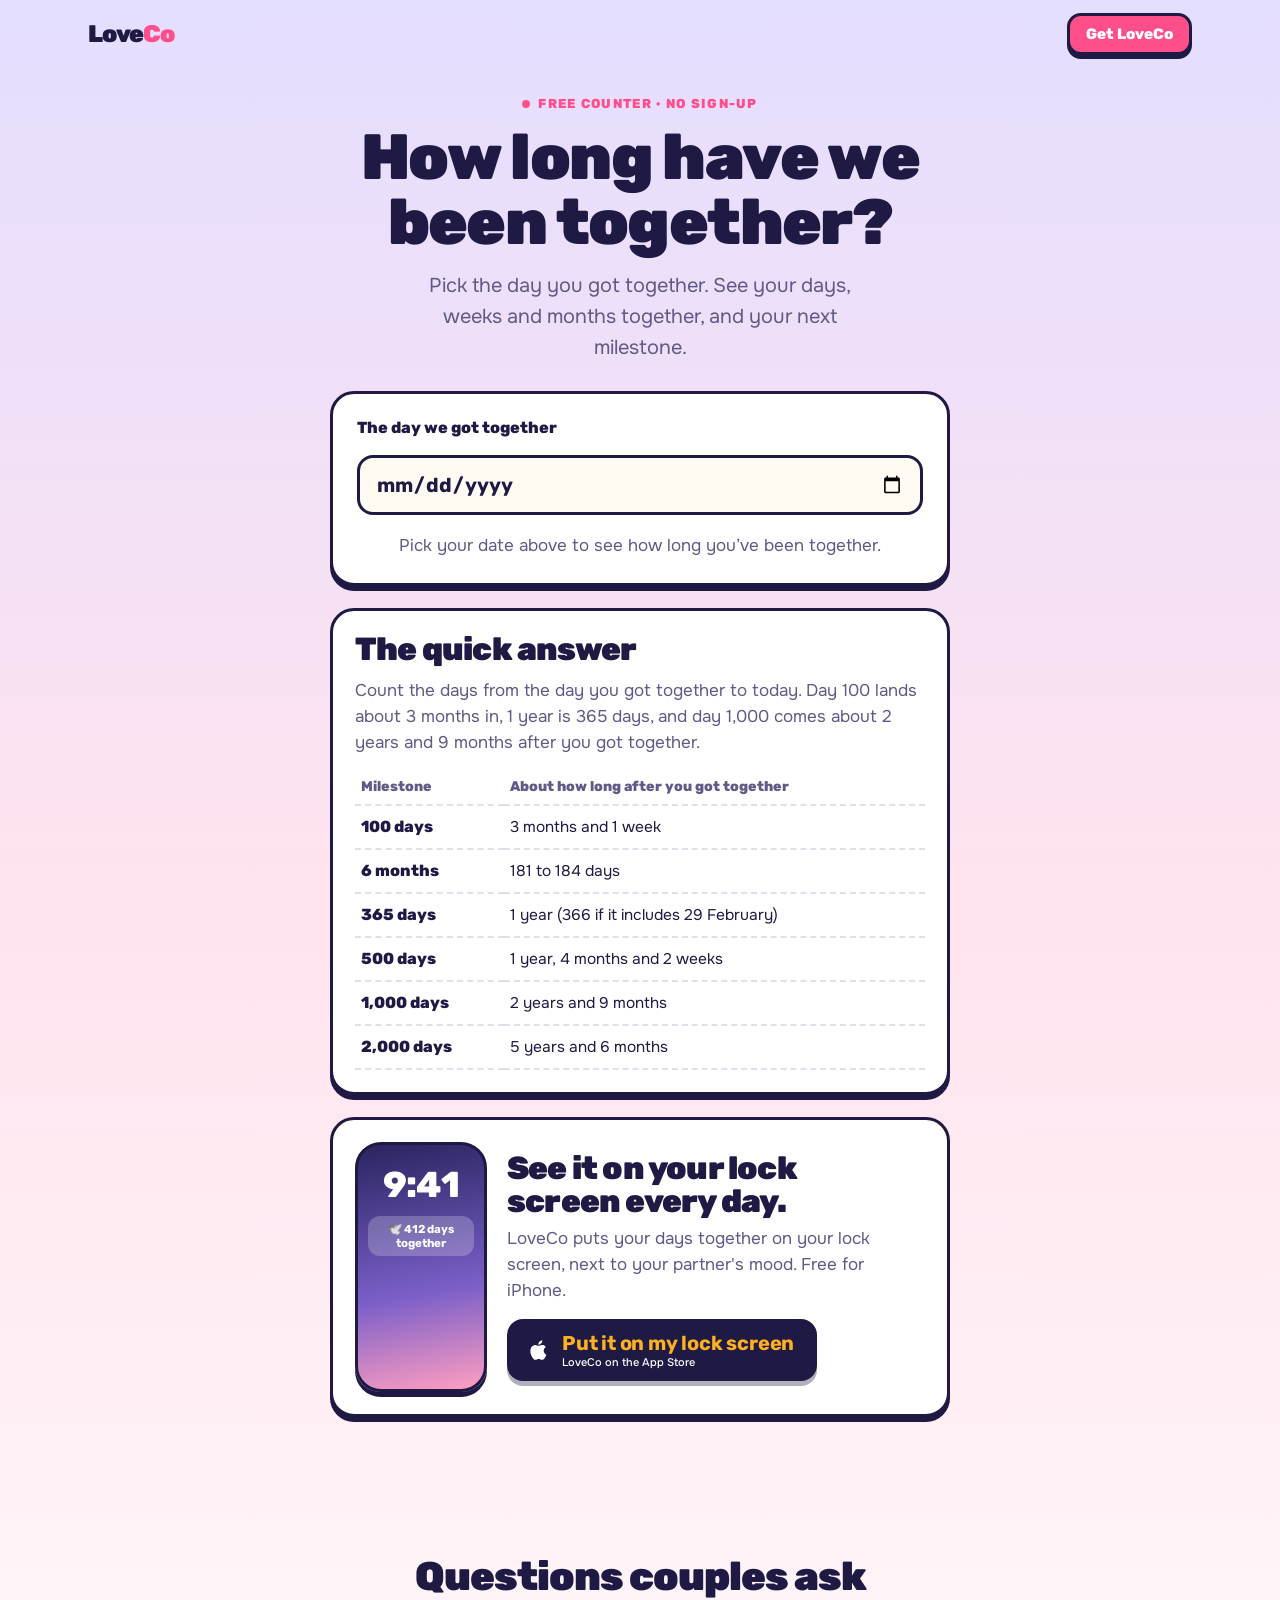
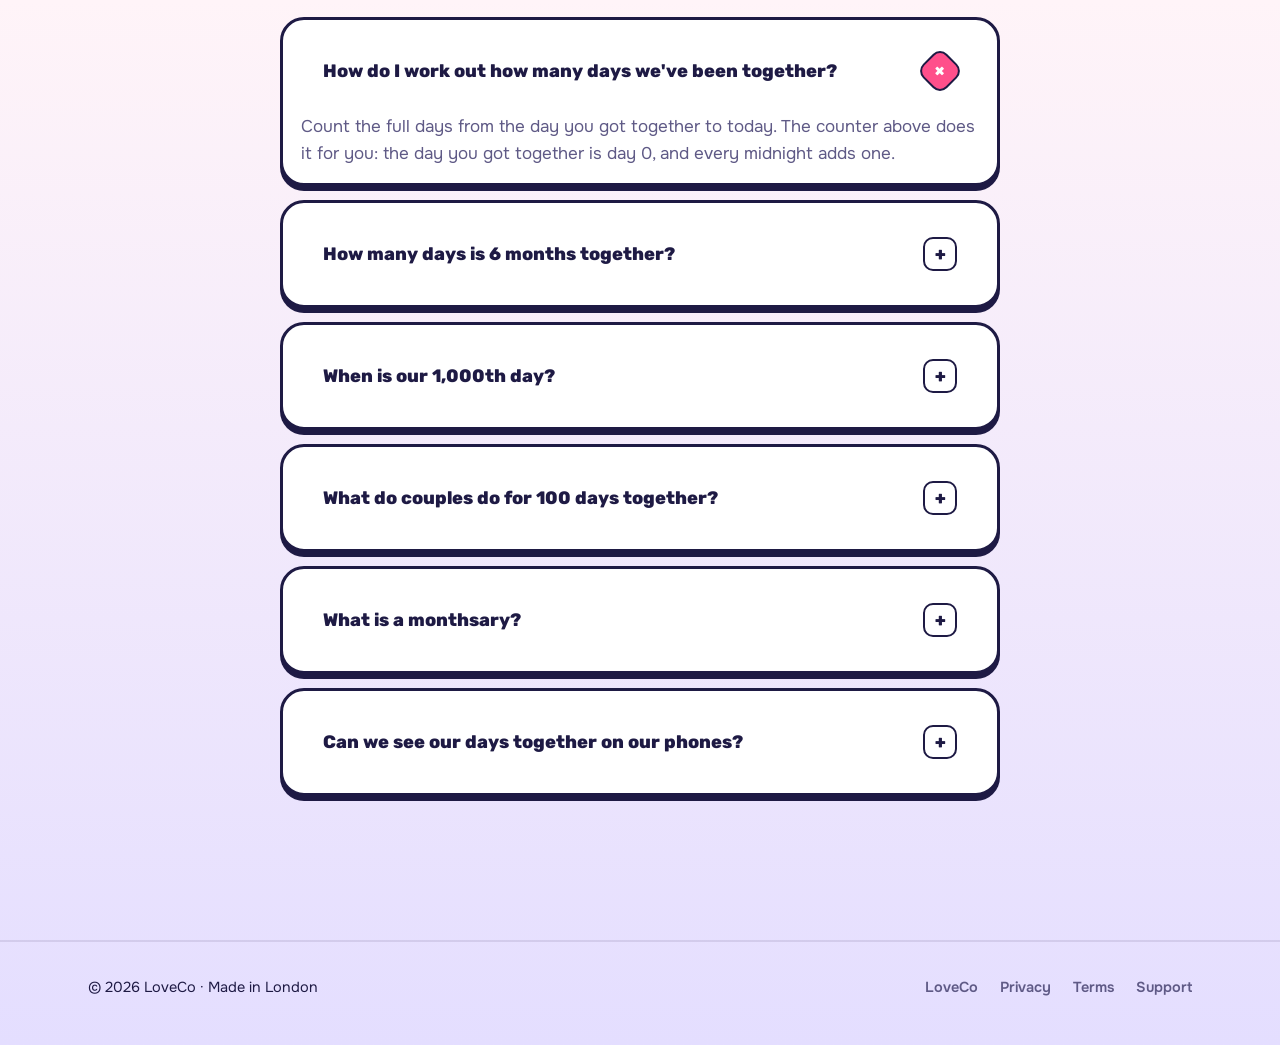
==== how-long-have-we-been-together/index.html @ e922248f "Days together counter page, sitemap, robots.txt, homepage refresh for 4.1.0" ====
<!DOCTYPE html>
<html lang="en">
<head>
<meta charset="UTF-8">
<meta name="viewport" content="width=device-width, initial-scale=1">
<title>How Long Have We Been Together? Free Days Together Counter | LoveCo</title>
<meta name="description" content="Enter the day you got together to see exactly how many days, weeks and months you've been together, plus your next milestone. Free, no sign-up.">
<link rel="canonical" href="https://getloveco.com/how-long-have-we-been-together/">
<meta property="og:title" content="How long have we been together? Free days together counter">
<meta property="og:description" content="Pick the day it started. See your days, weeks and months together and your next milestone.">
<meta property="og:url" content="https://getloveco.com/how-long-have-we-been-together/">
<meta property="og:type" content="website">
<meta name="theme-color" content="#E4DEFF">
<meta name="apple-itunes-app" content="app-id=6757470996">
<link rel="icon" href="data:image/svg+xml,%3Csvg xmlns='http://www.w3.org/2000/svg' viewBox='0 0 100 100'%3E%3Ctext y='.9em' font-size='88'%3E%F0%9F%95%8A%EF%B8%8F%3C/text%3E%3C/svg%3E">
<link rel="stylesheet" href="/site.css?v=20261009a">
<style>
main{padding:28px 0 60px}
.tool-head{max-width:720px;margin:0 auto;text-align:center;display:grid;gap:14px;justify-items:center}
.tool-head h1{font-size:clamp(36px,6vw,64px)}
.tool{max-width:620px;margin:28px auto 0;padding:24px;display:grid;gap:18px}
.tool label{font:800 16px var(--f-d)}
.tool input[type=date]{width:100%;font:700 20px var(--f-d);color:var(--ink);padding:14px 16px;border:3px solid var(--ink);border-radius:16px;background:var(--paper);min-height:58px}
.res{display:grid;gap:14px;text-align:center}
.res .big{font:900 clamp(54px,11vw,92px)/1 var(--f-d);letter-spacing:-.04em;color:var(--pink)}
.res .big small{display:block;font:800 20px var(--f-d);color:var(--ink);letter-spacing:0;margin-top:6px}
.chips{display:flex;flex-wrap:wrap;gap:8px;justify-content:center}
.chips span{background:var(--chip);border-radius:999px;padding:7px 14px;font:700 15px var(--f-d)}
.ms{background:var(--pink-soft);border-radius:16px;padding:14px 16px;font-weight:600;text-align:left;display:grid;gap:6px}
.ms b{font-family:var(--f-d)}
.share{display:flex;gap:10px;align-items:center;justify-content:center;flex-wrap:wrap}
.share code{font:600 16px var(--f-b);background:#fff;border:2px dashed #C9C3EA;border-radius:12px;padding:9px 12px}
.empty{color:var(--sub);text-align:center}
.bridge{max-width:620px;margin:22px auto 0;padding:22px;display:grid;grid-template-columns:auto 1fr;gap:20px;align-items:center}
.lk{width:132px;height:250px;border-radius:26px;border:3px solid var(--ink);background:linear-gradient(170deg,#2A2560,#7A5FC8 60%,#FF9EC0);color:#fff;display:flex;flex-direction:column;align-items:center;padding:18px 10px;gap:10px;box-shadow:0 5px 0 var(--ink)}
.lk .tm{font:800 36px var(--f-d);letter-spacing:-.02em}
.lk .wd{background:rgba(255,255,255,.22);border-radius:12px;padding:6px 8px;font:700 11.5px var(--f-d);text-align:center;line-height:1.25}
.bridge h2{font-size:clamp(24px,3.4vw,32px)}
.bridge p{color:var(--sub);margin:8px 0 14px}
.facts{max-width:620px;margin:22px auto 0;padding:22px;display:grid;gap:12px}
.facts h2{font-size:clamp(24px,3.4vw,32px)}
.facts p{color:var(--sub)}
.facts table{width:100%;border-collapse:collapse;font-size:15.5px}
.facts th,.facts td{text-align:left;padding:9px 6px;border-bottom:2px dashed #E3DDF2}
.facts th{font:800 14px var(--f-d);color:var(--sub)}
.facts td:first-child{font:800 16px var(--f-d);white-space:nowrap}
.faq{max-width:720px;margin:56px auto 0;display:grid;gap:14px}
.faq h2{font-size:clamp(28px,4vw,40px);text-align:center;margin-bottom:6px}
.faq details{padding:16px 18px}
.faq summary{font:800 18px var(--f-d);cursor:pointer}
.faq details p{margin-top:8px;color:var(--sub)}
@media (max-width:520px){.bridge{grid-template-columns:1fr;justify-items:center;text-align:center}}
</style>
</head>
<body>

<nav class="nav" id="nav">
  <div class="wrap">
    <a class="logo" href="/" aria-label="LoveCo home"><span>Love<em>Co</em></span></a>
    <a class="btn" href="https://apps.apple.com/app/loveco/id6757470996">Get LoveCo</a>
  </div>
</nav>

<main>
  <div class="wrap">
    <div class="tool-head">
      <span class="kick">Free counter · no sign-up</span>
      <h1>How long have we been together?</h1>
      <p class="lede">Pick the day you got together. See your days, weeks and months together, and your next milestone.</p>
    </div>

    <section class="tool stk-card" aria-label="Days together counter">
      <label for="start">The day we got together</label>
      <input type="date" id="start" name="start">
      <div class="res" id="res" aria-live="polite">
        <p class="empty">Pick your date above to see how long you've been together.</p>
      </div>
    </section>


    <section class="facts stk-card" aria-label="Quick answer">
      <h2>The quick answer</h2>
      <p>Count the days from the day you got together to today. Day 100 lands about 3 months in, 1 year is 365 days, and day 1,000 comes about 2 years and 9 months after you got together.</p>
      <table>
        <thead><tr><th>Milestone</th><th>About how long after you got together</th></tr></thead>
        <tbody>
          <tr><td>100 days</td><td>3 months and 1 week</td></tr>
          <tr><td>6 months</td><td>181 to 184 days</td></tr>
          <tr><td>365 days</td><td>1 year (366 if it includes 29 February)</td></tr>
          <tr><td>500 days</td><td>1 year, 4 months and 2 weeks</td></tr>
          <tr><td>1,000 days</td><td>2 years and 9 months</td></tr>
          <tr><td>2,000 days</td><td>5 years and 6 months</td></tr>
        </tbody>
      </table>
    </section>

    <section class="bridge stk-card" aria-label="See it every day">
      <div class="lk" aria-hidden="true"><span class="tm" id="lt">9:41</span><span class="wd" id="lw">🕊️ 412 days together</span></div>
      <div>
        <h2>See it on your lock screen every day.</h2>
        <p>LoveCo puts your days together on your lock screen, next to your partner's mood. Free for iPhone.</p>
        <a class="appstore" href="https://apps.apple.com/app/loveco/id6757470996" aria-label="Download LoveCo on the App Store">
          <svg viewBox="0 0 24 24" aria-hidden="true"><path d="M16.37 12.62c-.02-2.3 1.88-3.4 1.96-3.46-1.07-1.56-2.73-1.78-3.32-1.8-1.41-.14-2.76.83-3.47.83-.72 0-1.82-.81-2.99-.79-1.54.02-2.96.9-3.75 2.27-1.6 2.78-.41 6.89 1.15 9.14.76 1.1 1.67 2.34 2.86 2.3 1.15-.05 1.58-.74 2.97-.74 1.38 0 1.78.74 2.99.72 1.24-.02 2.02-1.12 2.77-2.23.87-1.28 1.23-2.52 1.25-2.58-.03-.01-2.4-.92-2.42-3.66zM14.1 5.86c.63-.77 1.06-1.83.94-2.89-.91.04-2.02.61-2.67 1.37-.58.67-1.1 1.76-.96 2.8 1.02.08 2.05-.52 2.69-1.28z"/></svg>
          <span><b>Put it on my lock screen</b><small>LoveCo on the App Store</small></span>
        </a>
      </div>
    </section>

    <section class="faq" aria-label="Questions">
      <h2>Questions couples ask</h2>
      <details class="stk-card" open><summary>How do I work out how many days we've been together?</summary><p>Count the full days from the day you got together to today. The counter above does it for you: the day you got together is day 0, and every midnight adds one.</p></details>
      <details class="stk-card"><summary>How many days is 6 months together?</summary><p>About 182 days. The exact number depends on which months you went through, from 181 to 184 days. Pick your date above for your exact count.</p></details>
      <details class="stk-card"><summary>When is our 1,000th day?</summary><p>About 2 years and 9 months after you got together. The counter shows the exact date of your next round-number day, like day 500 or day 1,000.</p></details>
      <details class="stk-card"><summary>What do couples do for 100 days together?</summary><p>Day 100 is a big one for many couples, especially in Korea, where it is a celebrated milestone. Couples often swap a small gift, write a letter or recreate their first date. Pick your date above to see when your day 100 is.</p></details>
      <details class="stk-card"><summary>What is a monthsary?</summary><p>Your monthly anniversary: the same date each month as the day you got together. If you got together on 14 February, every 14th is your monthsary.</p></details>
      <details class="stk-card"><summary>Can we see our days together on our phones?</summary><p>Yes. LoveCo, a free couples app for iPhone, shows your days together on your lock screen and Home Screen, along with doodles from your partner.</p></details>
    </section>
  </div>
</main>

<footer>
  <div class="wrap">
    <span>© 2026 LoveCo · Made in London</span>
    <ul><li><a href="/">LoveCo</a></li><li><a href="/privacy.html">Privacy</a></li><li><a href="/terms.html">Terms</a></li><li><a href="/support.html">Support</a></li></ul>
  </div>
</footer>

<script type="application/ld+json">
{"@context":"https://schema.org","@type":"FAQPage","mainEntity":[
{"@type":"Question","name":"How do I work out how many days we've been together?","acceptedAnswer":{"@type":"Answer","text":"Count the full days from the day you got together to today. The day you got together is day 0, and every midnight adds one."}},
{"@type":"Question","name":"How many days is 6 months together?","acceptedAnswer":{"@type":"Answer","text":"About 182 days. The exact number depends on which months you went through, from 181 to 184 days."}},
{"@type":"Question","name":"When is our 1,000th day?","acceptedAnswer":{"@type":"Answer","text":"About 2 years and 9 months after you got together."}},
{"@type":"Question","name":"What do couples do for 100 days together?","acceptedAnswer":{"@type":"Answer","text":"Day 100 is a celebrated milestone for many couples, especially in Korea. Couples often swap a small gift, write a letter or recreate their first date."}},
{"@type":"Question","name":"What is a monthsary?","acceptedAnswer":{"@type":"Answer","text":"Your monthly anniversary: the same date each month as the day you got together."}}
]}
</script>
<script>
(function(){
  var inp=document.getElementById('start'), res=document.getElementById('res');
  var MS=86400000, fmt=new Intl.DateTimeFormat(undefined,{weekday:'short',day:'numeric',month:'long',year:'numeric'});
  function today(){var n=new Date();return new Date(n.getFullYear(),n.getMonth(),n.getDate());}
  function parse(v){var p=v.split('-');return new Date(+p[0],+p[1]-1,+p[2]);}
  function days(a,b){return Math.round((Date.UTC(b.getFullYear(),b.getMonth(),b.getDate())-Date.UTC(a.getFullYear(),a.getMonth(),a.getDate()))/MS);}
  function addDays(d,n){return new Date(d.getFullYear(),d.getMonth(),d.getDate()+n);}
  function monthsDays(a,b){var m=(b.getFullYear()-a.getFullYear())*12+(b.getMonth()-a.getMonth());if(b.getDate()<a.getDate())m--;
    var anchor=new Date(a.getFullYear(),a.getMonth()+m,Math.min(a.getDate(),new Date(a.getFullYear(),a.getMonth()+m+1,0).getDate()));return [m,days(anchor,b)];}
  function n(x){return x.toLocaleString();}
  function ord(x){var s=['th','st','nd','rd'],v=x%100;return x+(s[(v-20)%10]||s[v]||s[0]);}
  function pl(x,w){return n(x)+' '+w+(x===1?'':'s');}
  function esc(s){return s.replace(/[&<>]/g,function(c){return {'&':'&amp;','<':'&lt;','>':'&gt;'}[c];});}
  function render(){
    if(!inp.value){res.innerHTML='<p class="empty">Pick your date above to see how long you’ve been together.</p>';return;}
    var s=parse(inp.value), t=today(), d=days(s,t);
    if(isNaN(d)){return;}
    if(d<0){var c=-d;res.innerHTML='<div class="big">'+n(c)+'<small>'+(c===1?'day':'days')+' to go 🤍</small></div><p class="empty">That date is in the future. We’ll be counting with you.</p>';return;}
    var md=monthsDays(s,t), y=Math.floor(md[0]/12), mo=md[0]%12;
    var parts=[]; if(y) parts.push(pl(y,'year')); if(mo) parts.push(pl(mo,'month')); parts.push(pl(md[1],'day'));
    var nextH=(Math.floor(d/100)+1)*100, hDate=addDays(s,nextH);
    var ny=y+1, aDate=new Date(s.getFullYear()+ny,s.getMonth(),s.getDate()), aIn=days(t,aDate);
    var line='we’ve been together '+n(d)+' days 🤍';
    res.innerHTML='<div class="big">'+n(d)+'<small>'+(d===1?'day':'days')+' together</small></div>'+
      '<div class="chips"><span>'+parts.join(', ')+'</span><span>'+pl(Math.floor(d/7),'week')+'</span><span>'+pl(md[0],'month')+'</span></div>'+
      '<div class="ms"><div>🎉 <b>Day '+n(nextH)+'</b> is on '+fmt.format(hDate)+' ('+pl(nextH-d,'day')+' to go)</div>'+
      '<div>💝 <b>'+(ny===1?'Your first anniversary':'Your '+ord(ny)+' anniversary')+'</b> is on '+fmt.format(aDate)+' ('+pl(aIn,'day')+' to go)</div></div>'+
      '<div class="share"><code id="line">'+esc(line)+'</code><button class="btn alt" type="button" id="copy">Copy</button></div>';
    document.getElementById('lw').textContent='🕊️ '+n(d)+' days together';
    document.getElementById('copy').onclick=function(){var b=this;function done(){b.textContent='Copied';setTimeout(function(){b.textContent='Copy';},1500);}
      if(navigator.clipboard){navigator.clipboard.writeText(line).then(done,function(){sel();});}else sel();
      function sel(){var r=document.createRange();r.selectNodeContents(document.getElementById('line'));var g=getSelection();g.removeAllRanges();g.addRange(r);}};
    try{history.replaceState(null,'','#'+inp.value);}catch(e){}
  }
  inp.max=new Date(Date.now()+366*MS).toISOString().slice(0,10);
  var h=location.hash.slice(1); if(/^\d{4}-\d{2}-\d{2}$/.test(h)) inp.value=h;
  inp.addEventListener('input',render); inp.addEventListener('change',render); render();
  var nav=document.getElementById('nav'); addEventListener('scroll',function(){nav.classList.toggle('scrolled',scrollY>8);},{passive:true});
})();
</script>
</body>
</html>
---- site.css ----
/* getloveco.com (relaunch, Sep 2026): the app's dusk sky, sticker buttons and Coo. */
/* fonts are self-hosted (no Google request): Rubik and Onest, OFL */
@font-face{font-family:'Rubik';src:url('fonts/rubik-latin-500-normal.woff2') format('woff2');font-weight:500;font-style:normal;font-display:swap}
@font-face{font-family:'Rubik';src:url('fonts/rubik-latin-700-normal.woff2') format('woff2');font-weight:700;font-style:normal;font-display:swap}
@font-face{font-family:'Rubik';src:url('fonts/rubik-latin-800-normal.woff2') format('woff2');font-weight:800;font-style:normal;font-display:swap}
@font-face{font-family:'Rubik';src:url('fonts/rubik-latin-900-normal.woff2') format('woff2');font-weight:900;font-style:normal;font-display:swap}
@font-face{font-family:'Onest';src:url('fonts/onest-latin-400-normal.woff2') format('woff2');font-weight:400;font-style:normal;font-display:swap}
@font-face{font-family:'Onest';src:url('fonts/onest-latin-500-normal.woff2') format('woff2');font-weight:500;font-style:normal;font-display:swap}
@font-face{font-family:'Onest';src:url('fonts/onest-latin-600-normal.woff2') format('woff2');font-weight:600;font-style:normal;font-display:swap}
@font-face{font-family:'Onest';src:url('fonts/onest-latin-700-normal.woff2') format('woff2');font-weight:700;font-style:normal;font-display:swap}

:root{
  --ink:#1E1A44; --sub:#5F5A86; --sky1:#E4DEFF; --sky2:#FFE3EE; --card:#FFFFFF; --chip:#ECE9FB;
  --pink:#FF4F8B; --pink-soft:#FFE1EC; --honey:#FFB020; --wing:#9DB4FF; --mint:#E3F7EA; --paper:#FFFBF2;
  --f-d:'Rubik',ui-rounded,system-ui,sans-serif; --f-b:'Onest',system-ui,-apple-system,sans-serif;
  --r:24px; --gut:16px; color-scheme:light;
}
*{box-sizing:border-box}
html{scroll-behavior:smooth;-webkit-text-size-adjust:100%}
body{margin:0;background:linear-gradient(180deg,var(--sky1) 0,var(--sky2) 900px,#FFF4F8 1600px,var(--sky1) 100%);color:var(--ink);
  font-family:var(--f-b);font-size:17px;line-height:1.55;overflow-x:hidden;-webkit-font-smoothing:antialiased}
img,svg{max-width:100%}
a{color:inherit}
h1,h2,h3{font-family:var(--f-d);letter-spacing:-.025em;line-height:1.02;margin:0;text-wrap:balance}
h1{font-size:clamp(42px,7.4vw,84px);font-weight:900}
h2{font-size:clamp(32px,5vw,56px);font-weight:900}
h3{font-size:clamp(22px,2.6vw,28px);font-weight:800;line-height:1.1}
p{margin:0}
.wrap{max-width:1160px;margin:0 auto;padding-inline:var(--gut)}
@media (min-width:720px){:root{--gut:28px}}
.kick{display:inline-flex;align-items:center;gap:8px;font:800 13px var(--f-d);letter-spacing:.1em;text-transform:uppercase;color:var(--pink)}
.kick:before{content:"";width:8px;height:8px;border-radius:50%;background:var(--pink)}
.lede{color:var(--sub);font-size:clamp(17px,1.6vw,20px);max-width:36ch}
.sr{position:absolute;width:1px;height:1px;overflow:hidden;clip:rect(0 0 0 0)}
:focus-visible{outline:3px solid var(--pink);outline-offset:3px;border-radius:8px}

/* sticker surfaces (same as the app's StickerButtonStyle) */
.stk-card{background:var(--card);border:3px solid var(--ink);border-radius:var(--r);box-shadow:0 5px 0 var(--ink)}
.btn{display:inline-flex;align-items:center;justify-content:center;gap:8px;font:800 17px var(--f-d);text-decoration:none;color:#fff;background:var(--pink);
  border:3px solid var(--ink);border-radius:18px;padding:13px 22px;box-shadow:0 5px 0 var(--ink);transition:transform .15s,box-shadow .15s}
.btn:hover{transform:translateY(-2px);box-shadow:0 7px 0 var(--ink)}
.btn:active{transform:translateY(4px);box-shadow:0 1px 0 var(--ink)}
.btn.alt{background:#fff;color:var(--ink)}
.appstore{display:inline-flex;align-items:center;gap:10px;background:var(--ink);color:#fff;text-decoration:none;border-radius:16px;padding:10px 20px 10px 16px;
  border:3px solid var(--ink);box-shadow:0 5px 0 rgba(30,26,68,.35);transition:transform .15s}
.appstore:hover{transform:translateY(-2px)}
.appstore svg{width:26px;height:26px;fill:#fff}
.appstore small{display:block;font:500 11px var(--f-b);opacity:.8;line-height:1}
.appstore b{display:block;font:700 20px var(--f-d);line-height:1.1;letter-spacing:-.01em}

/* nav */
.nav{position:sticky;top:0;z-index:50;transition:background .3s,box-shadow .3s}
.nav.scrolled{background:rgba(244,242,255,.82);backdrop-filter:blur(14px);-webkit-backdrop-filter:blur(14px);box-shadow:0 1px 0 rgba(30,26,68,.08)}
.nav .wrap{display:flex;align-items:center;justify-content:space-between;height:68px;gap:12px}
.logo{display:flex;align-items:center;gap:8px;text-decoration:none;font:900 24px var(--f-d);letter-spacing:-.03em}
.logo svg{width:40px;height:40px}
.logo em{font-style:normal;color:var(--pink)}
.logo [data-coo]{display:block;width:40px;height:40px}
.nav ul{display:none;list-style:none;margin:0;padding:0;gap:26px;font:700 15px var(--f-d)}
.nav ul a{text-decoration:none;opacity:.8}.nav ul a:hover{opacity:1}
.nav .btn{padding:9px 16px;font-size:15px;border-radius:14px;box-shadow:0 4px 0 var(--ink)}
@media (min-width:860px){.nav ul{display:flex}}

/* hero */
.hero{position:relative;padding:28px 0 90px;overflow:hidden;isolation:isolate}
.hero .wrap{display:grid;gap:44px;align-items:center}
@media (min-width:960px){.hero .wrap{grid-template-columns:1.05fr .95fr}.hero{padding:40px 0 120px}}
.hero h1 .pink{color:var(--pink)}
.hero .lede{margin-top:20px}
.cta-row{display:flex;flex-wrap:wrap;align-items:center;gap:14px 18px;margin-top:30px}
.fine{font:600 13.5px var(--f-d);color:var(--sub)}
.clouds{position:absolute;inset:0 0 40% 0;pointer-events:none;z-index:-1;opacity:.55}
.cloud{position:absolute;opacity:.9;animation:drift linear infinite}
@keyframes drift{from{transform:translateX(-30vw)}to{transform:translateX(130vw)}}
.hero .wrap>*{position:relative;z-index:1}

/* phone */
.phone{position:relative;width:min(300px,78vw);aspect-ratio:9/19;margin:0 auto;border:4px solid var(--ink);border-radius:48px;
  background:linear-gradient(180deg,#D9D2FF,#FFD9E6);box-shadow:0 10px 0 var(--ink),0 40px 80px -20px rgba(30,26,68,.35);overflow:hidden}
.phone:before{content:"";position:absolute;top:10px;left:50%;transform:translateX(-50%);width:90px;height:26px;border-radius:20px;background:var(--ink);z-index:5}
.screen{position:absolute;inset:0;padding:48px 14px 14px;display:flex;flex-direction:column;gap:10px;font-size:13px}
.chips{display:flex;justify-content:space-between;gap:8px}
.chip{display:flex;align-items:center;gap:7px;background:#fff;border:2.5px solid var(--ink);border-radius:99px;padding:4px 10px 4px 4px;box-shadow:0 3px 0 var(--ink);font:800 12px var(--f-d);line-height:1.1}
.chip small{display:block;font:600 9.5px var(--f-b);color:var(--sub)}
.av{width:26px;height:26px;border-radius:50%;display:grid;place-items:center;border:2px solid var(--ink);background:var(--pink);color:#fff;font:800 12px var(--f-d)}
.av.me{background:var(--wing);color:var(--ink)}
.bubble{position:relative;background:#fff;border:2.5px solid var(--ink);border-radius:20px;padding:11px 12px;box-shadow:0 4px 0 var(--ink)}
.bubble .bl{display:flex;align-items:center;gap:6px;font:700 10.5px var(--f-d);color:var(--sub)}
.bubble .bl:before{content:"";width:7px;height:7px;border-radius:50%;background:var(--pink)}
.bubble .bt{font:800 16px/1.15 var(--f-d);margin-top:3px}
.bubble .mini{display:inline-block;margin-top:9px;font:800 12px var(--f-d);color:#fff;background:var(--pink);border:2.5px solid var(--ink);border-radius:12px;padding:6px 12px;box-shadow:0 3px 0 var(--ink)}
.bubble.tail:after{content:"";position:absolute;bottom:-11px;left:50%;width:16px;height:16px;background:#fff;border-right:2.5px solid var(--ink);border-bottom:2.5px solid var(--ink);transform:translateX(-50%) rotate(45deg)}
.stage{flex:1;display:grid;place-items:center;position:relative}
.stage .cw{width:62%}
.growth{background:#fff;border:2.5px solid var(--ink);border-radius:16px;padding:8px 10px;box-shadow:0 3px 0 var(--ink)}
.growth .gt{display:flex;justify-content:space-between;font:800 11.5px var(--f-d)}
.growth .gt span{color:var(--sub)}
.track{height:9px;border:2px solid var(--ink);border-radius:9px;margin-top:5px;overflow:hidden;background:var(--chip)}
.track i{display:block;height:100%;width:72%;background:var(--pink);border-radius:9px;transition:width 1.2s cubic-bezier(.2,1,.3,1)}
.swap{transition:opacity .35s,transform .35s}
.swap.out{opacity:0;transform:translateY(-6px) scale(.98)}

/* Coo */
.cupid .wl{transform-box:fill-box;transform-origin:94% 8%}
.cupid .wr{transform-box:fill-box;transform-origin:6% 8%}
.live .rig{transform-origin:50% 95%;animation:bob 2.6s ease-in-out infinite}
.live .eyes{transform-box:fill-box;transform-origin:50% 50%;animation:blink 4.2s infinite}
.live .wl{animation:flapL 2.6s ease-in-out infinite}.live .wr{animation:flapR 2.6s ease-in-out infinite}
@keyframes bob{0%,100%{transform:translateY(0)}50%{transform:translateY(-7px)}}
@keyframes blink{0%,92%,100%{transform:scaleY(1)}95%{transform:scaleY(.1)}}
@keyframes flapL{0%,100%{transform:rotate(0)}50%{transform:rotate(14deg)}}
@keyframes flapR{0%,100%{transform:rotate(0)}50%{transform:rotate(-14deg)}}
.shadow-ell{animation:shad 2.6s ease-in-out infinite;transform-origin:50% 50%;transform-box:fill-box}
@keyframes shad{0%,100%{transform:scaleX(1);opacity:.14}50%{transform:scaleX(.85);opacity:.09}}
/* the delivery flight */
.flyer{position:absolute;width:120px;z-index:4;left:0;top:0;pointer-events:none;opacity:0}
.flyer .wl{animation:flapFastL .22s ease-in-out infinite alternate}.flyer .wr{animation:flapFastR .22s ease-in-out infinite alternate}
@keyframes flapFastL{from{transform:rotate(-20deg)}to{transform:rotate(55deg)}}
@keyframes flapFastR{from{transform:rotate(20deg)}to{transform:rotate(-55deg)}}
.float-stk{position:absolute;z-index:3;transition:transform .6s cubic-bezier(.2,1,.3,1)}
.float-stk .astk{display:block;filter:drop-shadow(0 6px 0 rgba(30,26,68,.12))}

/* sections */
section{position:relative;padding:84px 0}
.sec-head{display:grid;gap:14px;max-width:760px;margin-bottom:44px}
.sec-head.center{margin-inline:auto;text-align:center;justify-items:center}

/* steps */
.steps{display:grid;gap:18px}
@media (min-width:860px){.steps{grid-template-columns:repeat(3,1fr)}}
.step{padding:24px;display:grid;gap:10px;align-content:start}
.step .n{width:42px;height:42px;border-radius:14px;display:grid;place-items:center;background:var(--honey);border:3px solid var(--ink);font:900 20px var(--f-d)}
.step:nth-child(2) .n{background:var(--wing)}.step:nth-child(3) .n{background:var(--pink);color:#fff}
.step p{color:var(--sub)}

/* feature rows */
.feat{display:grid;gap:34px;align-items:center;padding:34px 0}
@media (min-width:900px){.feat{grid-template-columns:1fr 1fr;gap:70px;padding:50px 0}.feat.flip .copy{order:2}}
.feat .copy{display:grid;gap:14px;align-content:center}
.feat .copy p{color:var(--sub);font-size:18px;max-width:40ch}
.feat .copy ul{margin:4px 0 0;padding:0;list-style:none;display:grid;gap:8px}
.feat .copy li{display:flex;gap:10px;align-items:flex-start;font-weight:600}
.feat .copy li:before{content:"";flex:none;width:20px;height:20px;margin-top:3px;border-radius:7px;border:2.5px solid var(--ink);background:var(--mint) url("data:image/svg+xml,%3Csvg xmlns='http://www.w3.org/2000/svg' viewBox='0 0 20 20'%3E%3Cpath d='M5 10.5l3 3 7-7' fill='none' stroke='%231E1A44' stroke-width='3' stroke-linecap='round' stroke-linejoin='round'/%3E%3C/svg%3E") center/14px no-repeat}
.demo{position:relative;min-height:420px;display:grid;place-items:center}
.demo .phone{width:min(270px,72vw)}
.tag{display:inline-flex;font:800 11px var(--f-d);letter-spacing:.06em;text-transform:uppercase;border:2px solid var(--ink);border-radius:99px;padding:2px 9px;background:var(--mint)}
.tag.plus{background:var(--honey)}

/* demo: doodle */
.pad{flex:1;background:#fff;border:2.5px solid var(--ink);border-radius:20px;position:relative;overflow:hidden}
.pad svg{position:absolute;inset:0;width:100%;height:100%}
.ink-path{fill:none;stroke:var(--pink);stroke-width:7;stroke-linecap:round;stroke-linejoin:round;stroke-dasharray:1;stroke-dashoffset:1}
.ink-path.dark{stroke:var(--ink);stroke-width:5}
.play .ink-path{animation:drawin 1.6s ease-in-out forwards}
.play .ink-path.p2{animation-delay:1.5s}.play .ink-path.p3{animation-delay:2.2s}.play .ink-path.p4{animation-delay:2.7s}
@keyframes drawin{to{stroke-dashoffset:0}}
.toast{position:absolute;left:50%;bottom:16px;transform:translate(-50%,20px);opacity:0;white-space:nowrap;background:var(--ink);color:#fff;font:800 12px var(--f-d);border-radius:99px;padding:8px 14px}
.play .toast{animation:toast 4.8s 3.3s both}
@keyframes toast{0%{opacity:0;transform:translate(-50%,20px)}10%,85%{opacity:1;transform:translate(-50%,0)}100%{opacity:0;transform:translate(-50%,0)}}
.widget{position:absolute;right:-6%;bottom:6%;width:150px;aspect-ratio:1;border-radius:28px;background:#fff;border:3px solid var(--ink);box-shadow:0 6px 0 var(--ink);overflow:hidden;opacity:0;transform:translateY(20px) rotate(4deg)}
.widget svg{width:100%;height:100%}
.widget em{position:absolute;left:10px;bottom:8px;font:800 11px var(--f-d);font-style:normal;background:var(--pink);color:#fff;border:2px solid var(--ink);border-radius:99px;padding:1px 8px}
.play .widget{animation:widgetin .7s 4.2s cubic-bezier(.3,1.5,.5,1) forwards}
@keyframes widgetin{to{opacity:1;transform:translateY(0) rotate(4deg)}}
@media (max-width:520px){.widget{right:-2%;width:120px}}

/* demo: question reveal */
.qcard{background:#fff;border:2.5px solid var(--ink);border-radius:18px;padding:11px 12px;box-shadow:0 3px 0 var(--ink)}
.qcard b{display:block;font:800 10.5px var(--f-d);color:var(--sub);text-transform:uppercase;letter-spacing:.05em}
.qcard p{font:600 13px/1.35 var(--f-b);margin-top:2px}
.qcard.her{background:var(--pink-soft)}
.qhead{font:900 17px/1.15 var(--f-d);text-align:center;padding:4px 6px}
.ans{opacity:0;transform:rotateX(80deg) translateY(10px);transform-origin:50% 0}
.play .ans{animation:flipin .6s cubic-bezier(.3,1.4,.5,1) forwards}
.play .ans.a2{animation-delay:.5s}
.play .coo-line{animation:fadeup .5s 1.2s both}
@keyframes flipin{to{opacity:1;transform:none}}
@keyframes fadeup{from{opacity:0;transform:translateY(8px)}to{opacity:1;transform:none}}
.lock{position:absolute;top:18%;left:50%;transform:translateX(-50%);width:62px;opacity:0}
.play .lock{animation:unlock 1s both}
@keyframes unlock{0%{opacity:1;transform:translateX(-50%) scale(1)}50%{opacity:1;transform:translateX(-50%) scale(1.15) rotate(-10deg)}100%{opacity:0;transform:translateX(-50%) scale(.4) translateY(-40px)}}

/* demo: game results */
.score{font:900 44px/1 var(--f-d);text-align:center}
.score small{display:block;font:600 12px var(--f-b);color:var(--sub);margin-top:4px}
.res{display:flex;flex-wrap:wrap;gap:5px}
.pill{font:800 11px var(--f-d);border:2px solid var(--ink);border-radius:99px;padding:3px 9px;background:#fff}
.pill.ok{background:var(--mint)}.pill.no{background:var(--pink-soft)}
.slap{opacity:0}
.play .slap{animation:slapin .55s .3s cubic-bezier(.3,1.7,.5,1) both}
.play .rowin{animation:fadeup .45s both}
.play .rowin:nth-child(2){animation-delay:.9s}.play .rowin:nth-child(3){animation-delay:1.1s}.play .rowin:nth-child(4){animation-delay:1.3s}

/* demo: hug */
.hugwrap{position:relative;width:78%;margin:0 auto}
.ring{position:absolute;inset:-6%;border-radius:50%;border:6px solid var(--chip)}
.ring svg{position:absolute;inset:-6px;width:calc(100% + 12px);height:calc(100% + 12px);transform:rotate(-90deg)}
.ring circle{fill:none;stroke:var(--pink);stroke-width:6;stroke-linecap:round;stroke-dasharray:1;stroke-dashoffset:1}
.play .ring circle{animation:drawin 3s ease-in-out infinite}
.play .hugwrap .k-hug .hug-heart{animation-duration:.9s}
.holdbtn{margin:0 auto;font:800 13px var(--f-d);background:var(--pink);color:#fff;border:2.5px solid var(--ink);border-radius:99px;padding:9px 18px;box-shadow:0 3px 0 var(--ink)}
.play .holdbtn{animation:press 3s ease-in-out infinite}
@keyframes press{0%,100%{transform:translateY(0);box-shadow:0 3px 0 var(--ink)}10%,80%{transform:translateY(3px);box-shadow:0 0 0 var(--ink)}}
.beat{position:absolute;inset:0;border-radius:50%;border:3px solid var(--pink);opacity:0}
.play .beat{animation:ripple 1.4s ease-out infinite}.play .beat.b2{animation-delay:.7s}
@keyframes ripple{from{transform:scale(.7);opacity:.7}to{transform:scale(1.35);opacity:0}}

/* demo: letter */
.env{position:relative;width:80%;margin:14px auto 0}
.env svg{display:block;width:100%;height:auto}
.play .env{animation:envpop 2.8s both}
@keyframes envpop{0%,60%{transform:none}70%{transform:translateY(-4px) rotate(-2deg)}80%{transform:rotate(2deg)}90%,100%{transform:none}}
.seal{position:absolute;left:50%;top:58%;width:80px;transform:translate(-50%,-50%);opacity:0}
.play .seal{animation:sealfly 2.4s cubic-bezier(.3,1.2,.5,1) both}
@keyframes sealfly{0%{transform:translate(160%,-260%) rotate(40deg) scale(.6);opacity:0}30%{opacity:1;transform:translate(-50%,-50%) rotate(-6deg) scale(1.12)}40%{transform:translate(-50%,-50%) rotate(4deg) scale(1)}70%{transform:translate(-50%,-50%) rotate(0) scale(1);opacity:1}100%{transform:translate(20%,-220%) rotate(-30deg) scale(.7);opacity:0}}
.paper{background:var(--paper);border:2.5px solid var(--ink);border-radius:14px;box-shadow:0 4px 0 var(--ink);padding:14px;font:600 13px/1.45 var(--f-b);margin-top:14px;opacity:0;transform:translateY(-40px) scale(.8)}
.paper b{font:800 14px var(--f-d);display:block;margin-bottom:4px}
.play .paper{animation:paperup .7s 2.3s cubic-bezier(.3,1.4,.5,1) both}
@keyframes paperup{to{opacity:1;transform:none}}

/* demo: grow */
.grow{display:grid;grid-template-columns:repeat(2,1fr);gap:4px 10px;align-items:end;width:100%;margin-top:6px}
.grow figure{margin:0;display:grid;justify-items:center;gap:4px;font:800 11px var(--f-d);text-align:center;opacity:0;transform:translateY(16px)}
.play .grow figure{animation:fadeup .5s both}
.play .grow figure:nth-child(2){animation-delay:.35s}.play .grow figure:nth-child(3){animation-delay:.7s}.play .grow figure:nth-child(4){animation-delay:1.05s}
.eggwob{animation:wob 1.2s ease-in-out infinite;transform-origin:50% 90%;transform-box:fill-box}
@keyframes wob{0%,60%,100%{transform:rotate(0)}70%{transform:rotate(-8deg)}80%{transform:rotate(7deg)}90%{transform:rotate(-4deg)}}

/* stickers wall */
.wall{display:grid;grid-template-columns:repeat(2,1fr);gap:14px}
@media (min-width:620px){.wall{grid-template-columns:repeat(3,1fr)}}
@media (min-width:980px){.wall{grid-template-columns:repeat(6,1fr)}}
.st{font-family:var(--f-b);color:var(--ink);position:relative;padding:14px 8px 12px;display:grid;justify-items:center;gap:2px;cursor:pointer;transition:transform .2s}
.st:hover{transform:translateY(-4px) rotate(-1.5deg)}
.st .tag{position:absolute;top:10px;left:10px}
.st b{font:800 15px var(--f-d)}
.st small{font-size:12.5px;color:var(--sub);text-align:center;line-height:1.3}
.st .astk{width:100%;height:auto;max-width:140px}

/* widgets strip */
.widgets{display:grid;gap:18px;align-items:center}
@media (min-width:860px){.widgets{grid-template-columns:1fr 1.1fr}}
.lockscreen{border-radius:36px;border:4px solid var(--ink);background:linear-gradient(180deg,#2B2560,#1E1A44);color:#fff;padding:26px 20px;display:grid;gap:14px;justify-items:center;box-shadow:0 8px 0 var(--ink);max-width:420px;margin:0 auto;width:100%}
.lockscreen .time{font:800 64px/1 var(--f-d);letter-spacing:-.04em}
.lockscreen .date{font:600 15px var(--f-b);opacity:.85}
.lw{display:flex;gap:10px;flex-wrap:wrap;justify-content:center}
.lw span{background:rgba(255,255,255,.14);border-radius:18px;padding:8px 12px;font:700 13px var(--f-d);backdrop-filter:blur(6px)}
.lw .circ{width:62px;height:62px;border-radius:50%;display:grid;place-items:center;padding:0;font-size:22px}

/* plus */
.plans{display:grid;gap:18px;max-width:860px;margin:0 auto}
@media (min-width:760px){.plans{grid-template-columns:1fr 1fr}}
.plan{padding:26px;display:grid;gap:12px;align-content:start}
.plan.best{background:linear-gradient(180deg,#fff,#FFF1F6)}
.plan .price{font:900 44px/1 var(--f-d);letter-spacing:-.03em}
.plan .per{font:600 15px var(--f-b);color:var(--sub)}
.plan .sub{font:800 15px var(--f-d);color:var(--pink)}
.plan ul{margin:6px 0 0;padding:0;list-style:none;display:grid;gap:7px}
.plan li{display:flex;gap:9px;font-weight:600;font-size:15.5px}
.plan li:before{content:"♥";color:var(--pink);font-size:14px;margin-top:2px}
.freeplus{display:grid;gap:18px;max-width:860px;margin:18px auto 0}
@media (min-width:760px){.freeplus{grid-template-columns:1fr 1fr}}
.freeplus .stk-card{padding:22px}
.freeplus h3{font-size:20px;display:flex;align-items:center;gap:10px}
.freeplus ul{margin:12px 0 0;padding-left:20px;color:var(--sub);display:grid;gap:4px}
.legal{max-width:640px;margin:26px auto 0;text-align:center;font-size:12.5px;color:var(--sub)}

/* faq */
.faq{max-width:780px;margin:0 auto;display:grid;gap:12px}
.faq details{padding:0;overflow:hidden}
.faq summary{list-style:none;cursor:pointer;padding:18px 22px;font:800 18px var(--f-d);display:flex;justify-content:space-between;gap:14px;align-items:center}
.faq summary::-webkit-details-marker{display:none}
.faq summary:after{content:"+";flex:none;width:30px;height:30px;border-radius:10px;border:2.5px solid var(--ink);display:grid;place-items:center;font:900 18px var(--f-d);transition:transform .25s,background .25s}
.faq details[open] summary:after{transform:rotate(45deg);background:var(--pink);color:#fff}
.faq .ans-body{padding:0 22px 20px;color:var(--sub)}

/* final cta */
.final{text-align:center;padding:90px 0 110px}
.final .cw{width:200px;margin:0 auto 10px}
.final .cta-row{justify-content:center}

/* footer */
footer{border-top:2px solid rgba(30,26,68,.1);padding:34px 0 46px;font-size:14.5px}
footer .wrap{display:flex;flex-wrap:wrap;gap:16px 28px;justify-content:space-between;align-items:center}
footer ul{display:flex;flex-wrap:wrap;gap:8px 22px;list-style:none;margin:0;padding:0}
footer a{text-decoration:none;color:var(--sub);font-weight:600}footer a:hover{color:var(--ink)}

/* reveal on scroll */
.rv{opacity:0;transform:translateY(28px);transition:opacity .7s ease,transform .7s cubic-bezier(.2,1,.3,1)}
.rv.in{opacity:1;transform:none}
.rv.d1{transition-delay:.1s}.rv.d2{transition-delay:.2s}.rv.d3{transition-delay:.3s}

/* doc pages (privacy, terms, support) */
.doc{max-width:760px;margin:0 auto;padding:40px var(--gut) 80px}
.doc h1{font-size:clamp(36px,6vw,54px);margin-bottom:8px}
.doc h2{font-size:24px;margin:34px 0 10px}
.doc h3{font-size:19px;margin:22px 0 8px}
.doc p,.doc li{color:#35305E;font-size:16.5px}
.doc p{margin:0 0 12px}
.doc ul,.doc ol{padding-left:22px;margin:0 0 14px}
.doc .card,.doc .box{background:#fff;border:3px solid var(--ink);border-radius:20px;box-shadow:0 4px 0 var(--ink);padding:18px 20px;margin:16px 0}
.doc a{color:var(--pink);font-weight:700}
.doc a.btn{color:#fff}.doc a.btn.alt{color:var(--ink)}

@media (prefers-reduced-motion:reduce){
  .paper{opacity:1;transform:none}
  *,*:before,*:after{animation:none!important;transition:none!important}
  .rv{opacity:1;transform:none}
  .ans,.slap,.grow figure,.widget{opacity:1;transform:none}
  .ink-path{stroke-dashoffset:0}
  .flyer{display:none}
}

/* small screens: keep the floating stickers off the phone's card */
@media (max-width:600px){
  .hero .float-stk{scale:.72}
  .hero .float-stk:nth-child(1){left:-6%!important;top:-2%!important}
  .hero .float-stk:nth-child(2){right:-6%!important;top:auto!important;bottom:34%}
  .hero .float-stk:nth-child(3){left:-6%!important;bottom:2%!important}
  #heroDemo{min-height:520px!important}
}

/* what's different */
.diff{display:grid;gap:16px}
@media (min-width:700px){.diff{grid-template-columns:1fr 1fr}}
@media (min-width:1040px){.diff{grid-template-columns:repeat(4,1fr)}}
.diff .stk-card{padding:18px 20px 22px;display:grid;gap:8px;align-content:start}
.diff .astk{margin:-6px 0 -4px -6px}
.diff p{color:var(--sub);font-size:16px}

/* centred hero: headline, then the big download button, then the phone */
.hero-center .wrap{grid-template-columns:1fr!important;justify-items:center;text-align:center;gap:34px}
.hero-center h1{max-width:13ch;margin-inline:auto}
.hero-center .lede{margin-inline:auto;max-width:44ch}
.hero-center .kick{justify-content:center}
.hero-center .cta-row{flex-direction:column;justify-content:center;gap:14px;margin-top:34px}
.hero-center #heroDemo{width:100%;max-width:640px}
.appstore.big{position:relative;padding:18px 38px 18px 30px;border-radius:24px;gap:16px;box-shadow:0 7px 0 var(--pink),0 18px 40px -10px rgba(30,26,68,.45);
  animation:ctaPulse 2.8s ease-in-out infinite}
.appstore.big svg{width:44px;height:44px}
.appstore.big small{font-size:14px}
.appstore.big b{font-size:32px}
.appstore.big:hover{transform:translateY(-3px) scale(1.03);animation-play-state:paused}
.appstore.big:after{content:"";position:absolute;inset:-10px;border-radius:32px;border:3px solid var(--pink);opacity:0;animation:ctaRing 2.8s ease-out infinite;pointer-events:none}
@keyframes ctaPulse{0%,100%{transform:scale(1)}50%{transform:scale(1.04)}}
@keyframes ctaRing{0%,40%{opacity:0;transform:scale(.92)}55%{opacity:.8}100%{opacity:0;transform:scale(1.12)}}
@media (max-width:520px){.appstore.big{padding:16px 28px 16px 22px}.appstore.big b{font-size:28px}.appstore.big svg{width:38px;height:38px}}
@media (prefers-reduced-motion:reduce){.appstore.big,.appstore.big:after{animation:none}}
.hero-center .phone{text-align:left}
@media (min-width:720px){.appstore.big{padding:22px 48px 22px 38px}.appstore.big b{font-size:38px}.appstore.big small{font-size:15px}.appstore.big svg{width:52px;height:52px}}

/* Android: coming soon + "tell me when" email box (Oct 2026). Small and secondary: the App Store button is the one big action. */
.droid{display:grid;grid-template-columns:minmax(0,1fr);justify-items:center;gap:7px;width:min(330px,calc(100vw - 2*var(--gut)));margin-top:14px}
.droid-tag{display:inline-flex;align-items:center;gap:6px;font:800 11px var(--f-d);letter-spacing:.06em;text-transform:uppercase;color:var(--sub)}
.droid-tag:before{content:"";width:6px;height:6px;border-radius:50%;background:#2FBF71}
.droid-form{display:flex;gap:6px;width:100%}
.droid-form input[type=email]{flex:1;min-width:0;font:500 16px var(--f-b);color:var(--ink);background:#fff;border:2px solid var(--ink);border-radius:12px;padding:6px 12px}
.droid-form input[type=email]::placeholder{color:#A6A2C4}
.droid-form input[type=email]:focus{outline:3px solid var(--pink);outline-offset:2px}
.droid-form .btn{flex:none;font-size:14px;padding:6px 12px;white-space:nowrap;cursor:pointer;background:var(--pink);color:#fff;border-width:2px;border-radius:12px;box-shadow:0 3px 0 var(--ink)}
.droid-form .btn:hover{box-shadow:0 4px 0 var(--ink)}
.droid-form .btn[disabled]{opacity:.6;cursor:default}
.droid-form .hp{position:absolute;left:-9999px;width:1px;height:1px;opacity:0}
.droid-note{font:600 12px var(--f-d);color:var(--sub);min-height:1.4em}
.droid-note a{text-decoration:underline}
.droid.done .droid-form{display:none}
.droid.done .droid-note{font-size:14px;color:var(--ink);background:#fff;border:2px solid var(--ink);border-radius:12px;padding:8px 14px}
.droid.bad .droid-note{color:#C2255C}
.final .droid{margin-inline:auto}
.soon-copy{font:600 13px/1.45 var(--f-b);color:var(--ink);text-align:center;margin:0}
.os-android .upd{display:none}
.final .cta-row{flex-direction:column;gap:14px}
@media (max-width:300px){.droid-form{flex-direction:column}.droid-form .btn{width:100%}}
/* the App Store button, a size up (5 Oct) */
.appstore.big{padding:20px 36px 20px 28px}
.appstore.big b{font-size:34px}.appstore.big small{font-size:15px}.appstore.big svg{width:46px;height:46px}
@media (min-width:720px){.appstore.big{padding:26px 58px 26px 44px;border-radius:28px}.appstore.big b{font-size:46px}.appstore.big small{font-size:17px}.appstore.big svg{width:62px;height:62px}}

/* Hero v2 (5 Oct): headline, three benefit lines, the App Store button, then real app screens */
.hero-v2 .wrap{gap:34px}
.hero-v2 h1{margin-top:14px}
.vals{list-style:none;margin:22px auto 0;padding:0;display:grid;gap:10px;max-width:520px;text-align:left}
.vals li{display:flex;gap:10px;align-items:flex-start;background:rgba(255,255,255,.75);border:2.5px solid var(--ink);border-radius:16px;padding:10px 14px}
.vals li span{font-size:19px;line-height:1.3}
.vals p{font-size:16.5px;line-height:1.3;color:var(--sub)}
.vals b{font-family:var(--f-d);font-weight:800;color:var(--ink)}
.hero-v2 .cta-row{margin-top:24px}
@media (min-width:900px){.vals{grid-template-columns:repeat(3,1fr);max-width:940px;gap:14px}.vals li{padding:12px 14px}}
.clips{display:flex;gap:26px;justify-content:center;width:100%}
.clips figure{margin:0;flex:0 0 auto;width:236px;display:grid;gap:12px;justify-items:center;align-content:start}
.shot{width:100%;aspect-ratio:440/956;border:4px solid var(--ink);border-radius:34px;overflow:hidden;box-shadow:0 8px 0 var(--ink);background:#fff;line-height:0}
.shot video,.shot img{width:100%;height:100%;object-fit:cover;display:block}
.clips figcaption{font:800 15px var(--f-d);color:var(--ink);text-align:center;line-height:1.2}
@media (max-width:820px){
  .clips{justify-content:flex-start;overflow-x:auto;scroll-snap-type:x mandatory;padding:4px var(--gut) 14px;margin-inline:calc(-1*var(--gut));width:100vw;gap:16px;scrollbar-width:none}
  .clips::-webkit-scrollbar{display:none}
  .clips figure{width:62vw;max-width:260px;scroll-snap-align:center}
}
/* "Download now" leads the button and is the highlighted part */
.appstore b{color:var(--honey)}
.appstore small{opacity:1;margin-top:3px}
.appstore.big small{font-size:15px;font-weight:600}
@media (min-width:720px){.appstore.big small{font-size:18px}}
/* phones: the whole pitch and the App Store button fit on the first screen */
@media (max-width:720px){
  .hero-v2{padding-top:6px}
  .hero-v2 .wrap{gap:26px}
  .hero-v2 .kick{font-size:11.5px}
  .hero-v2 h1{margin-top:8px}
  .vals{margin-top:14px;gap:6px}
  .vals li{padding:7px 12px;border-width:2px;border-radius:14px}
  .vals li span{font-size:16px}
  .vals p{font-size:15px;line-height:1.25}
  .hero-v2 .cta-row{margin-top:16px;gap:10px}
  .appstore.big{padding:14px 26px 14px 20px;gap:14px}
  .appstore.big b{font-size:min(32px,7.8vw)}
  .appstore.big small{font-size:14px}
  .appstore.big svg{width:40px;height:40px}
}
@media (max-width:720px) and (max-height:600px){
  .nav .wrap{height:56px}
  .hero-v2 h1{font-size:38px}
  .vals li{padding:5px 10px}
  .vals p{font-size:14px}
}
.hero-v2{padding-bottom:50px}
@media (max-width:720px){.hero-v2{padding-bottom:24px}}
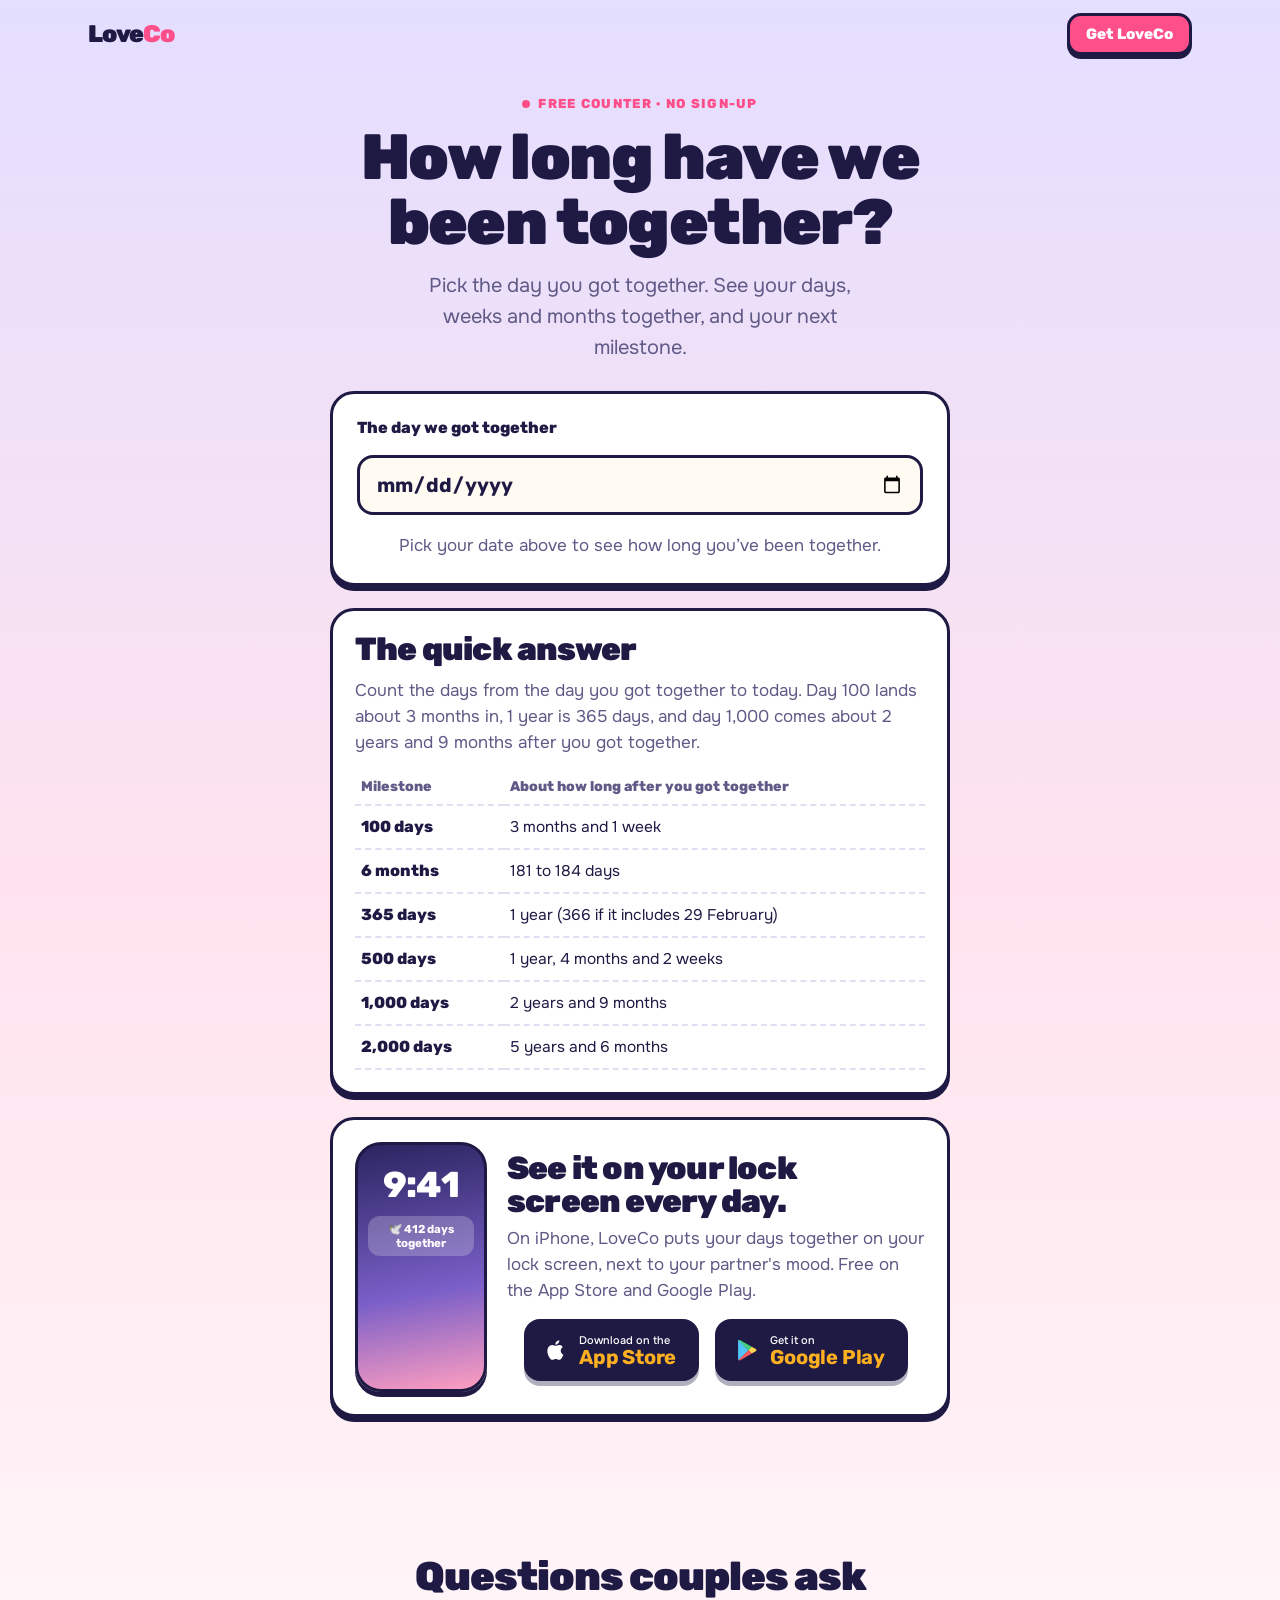
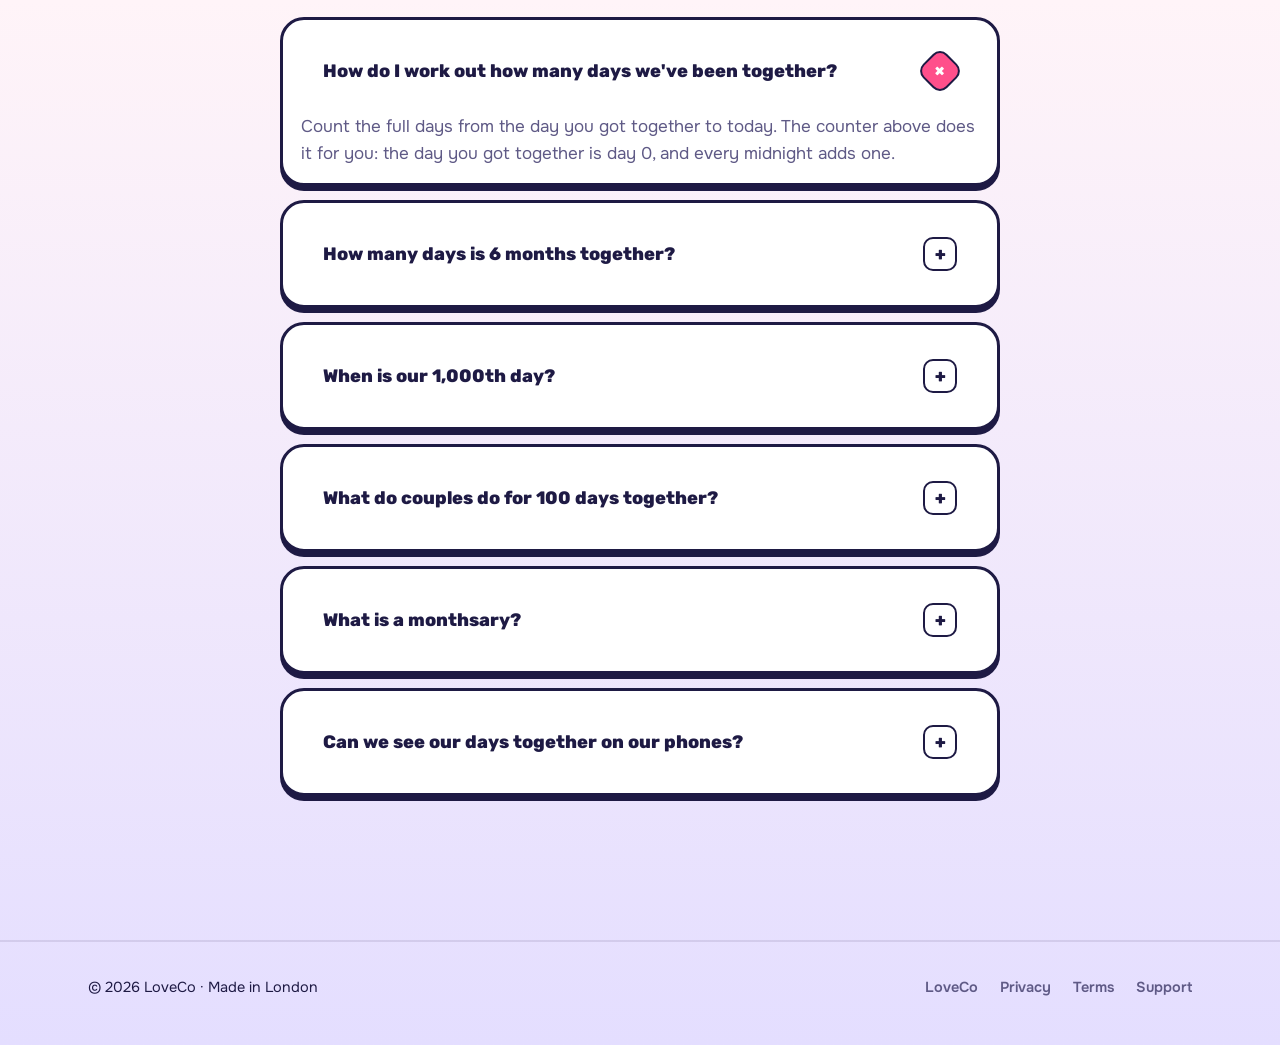
==== commit 30bc57ca: "Google Play + App Store buttons, Android live" ====
--- a/how-long-have-we-been-together/index.html
+++ b/how-long-have-we-been-together/index.html
@@ -98,11 +98,11 @@
       <div class="lk" aria-hidden="true"><span class="tm" id="lt">9:41</span><span class="wd" id="lw">🕊️ 412 days together</span></div>
       <div>
         <h2>See it on your lock screen every day.</h2>
-        <p>LoveCo puts your days together on your lock screen, next to your partner's mood. Free for iPhone.</p>
-        <a class="appstore" href="https://apps.apple.com/app/loveco/id6757470996" aria-label="Download LoveCo on the App Store">
-          <svg viewBox="0 0 24 24" aria-hidden="true"><path d="M16.37 12.62c-.02-2.3 1.88-3.4 1.96-3.46-1.07-1.56-2.73-1.78-3.32-1.8-1.41-.14-2.76.83-3.47.83-.72 0-1.82-.81-2.99-.79-1.54.02-2.96.9-3.75 2.27-1.6 2.78-.41 6.89 1.15 9.14.76 1.1 1.67 2.34 2.86 2.3 1.15-.05 1.58-.74 2.97-.74 1.38 0 1.78.74 2.99.72 1.24-.02 2.02-1.12 2.77-2.23.87-1.28 1.23-2.52 1.25-2.58-.03-.01-2.4-.92-2.42-3.66zM14.1 5.86c.63-.77 1.06-1.83.94-2.89-.91.04-2.02.61-2.67 1.37-.58.67-1.1 1.76-.96 2.8 1.02.08 2.05-.52 2.69-1.28z"/></svg>
-          <span><b>Put it on my lock screen</b><small>LoveCo on the App Store</small></span>
-        </a>
+        <p>On iPhone, LoveCo puts your days together on your lock screen, next to your partner's mood. Free on the App Store and Google Play.</p>
+        <div class="stores">
+          <a class="appstore" href="https://apps.apple.com/app/loveco/id6757470996" aria-label="Download LoveCo on the App Store"><svg viewBox="0 0 24 24" aria-hidden="true"><path d="M16.37 12.62c-.02-2.3 1.88-3.4 1.96-3.46-1.07-1.56-2.73-1.78-3.32-1.8-1.41-.14-2.76.83-3.47.83-.72 0-1.82-.81-2.99-.79-1.54.02-2.96.9-3.75 2.27-1.6 2.78-.41 6.89 1.15 9.14.76 1.1 1.67 2.34 2.86 2.3 1.15-.05 1.58-.74 2.97-.74 1.38 0 1.78.74 2.99.72 1.24-.02 2.02-1.12 2.77-2.23.87-1.28 1.23-2.52 1.25-2.58-.03-.01-2.4-.92-2.42-3.66zM14.1 5.86c.63-.77 1.06-1.83.94-2.89-.91.04-2.02.61-2.67 1.37-.58.67-1.1 1.76-.96 2.8 1.02.08 2.05-.52 2.69-1.28z"/></svg><span><small>Download on the</small><b>App Store</b></span></a>
+          <a class="appstore gp" href="https://play.google.com/store/apps/details?id=com.loveco" aria-label="Get LoveCo on Google Play"><svg viewBox="0 0 24 24" aria-hidden="true"><path d="M4.2 2.6c-.3.3-.45.75-.45 1.3v16.2c0 .55.15 1 .45 1.3l.07.07 9.08-9.08v-.2L4.27 2.53l-.07.07z"/><path d="M16.37 15.3l-3.02-3.03v-.2l3.02-3.03.07.04 3.58 2.03c1.02.58 1.02 1.53 0 2.11l-3.58 2.04-.07.04z"/><path d="M16.44 15.26L13.35 12.17 4.2 21.32c.34.36.9.4 1.53.05l10.71-6.11"/><path d="M16.44 9.08L5.73 2.98C5.1 2.62 4.54 2.67 4.2 3.03l9.15 9.14 3.09-3.09z"/></svg><span><small>Get it on</small><b>Google Play</b></span></a>
+        </div>
       </div>
     </section>
 
--- a/site.css
+++ b/site.css
@@ -425,3 +425,13 @@
 }
 .hero-v2{padding-bottom:50px}
 @media (max-width:720px){.hero-v2{padding-bottom:24px}}
+
+/* Both stores (Android live 9 Nov 2026): same size; pink ring only on the first; Android visitors see Google Play first */
+.stores{display:flex;flex-wrap:wrap;gap:14px 16px;justify-content:center;align-items:center}
+.stores .appstore.big:nth-child(2){animation:none}
+.stores .appstore.big:nth-child(2):after{display:none}
+.os-android .stores .gp{order:-1}
+.os-android .stores .appstore.big.gp:after{display:block}
+.os-android .stores .appstore.big:not(.gp):after{display:none}
+.appstore.gp svg path:nth-child(1){fill:#4FC3F7}.appstore.gp svg path:nth-child(2){fill:#FFD54F}.appstore.gp svg path:nth-child(3){fill:#FF5A5F}.appstore.gp svg path:nth-child(4){fill:#43D17A}
+@media (min-width:720px){.stores .appstore.big b{font-size:32px}}
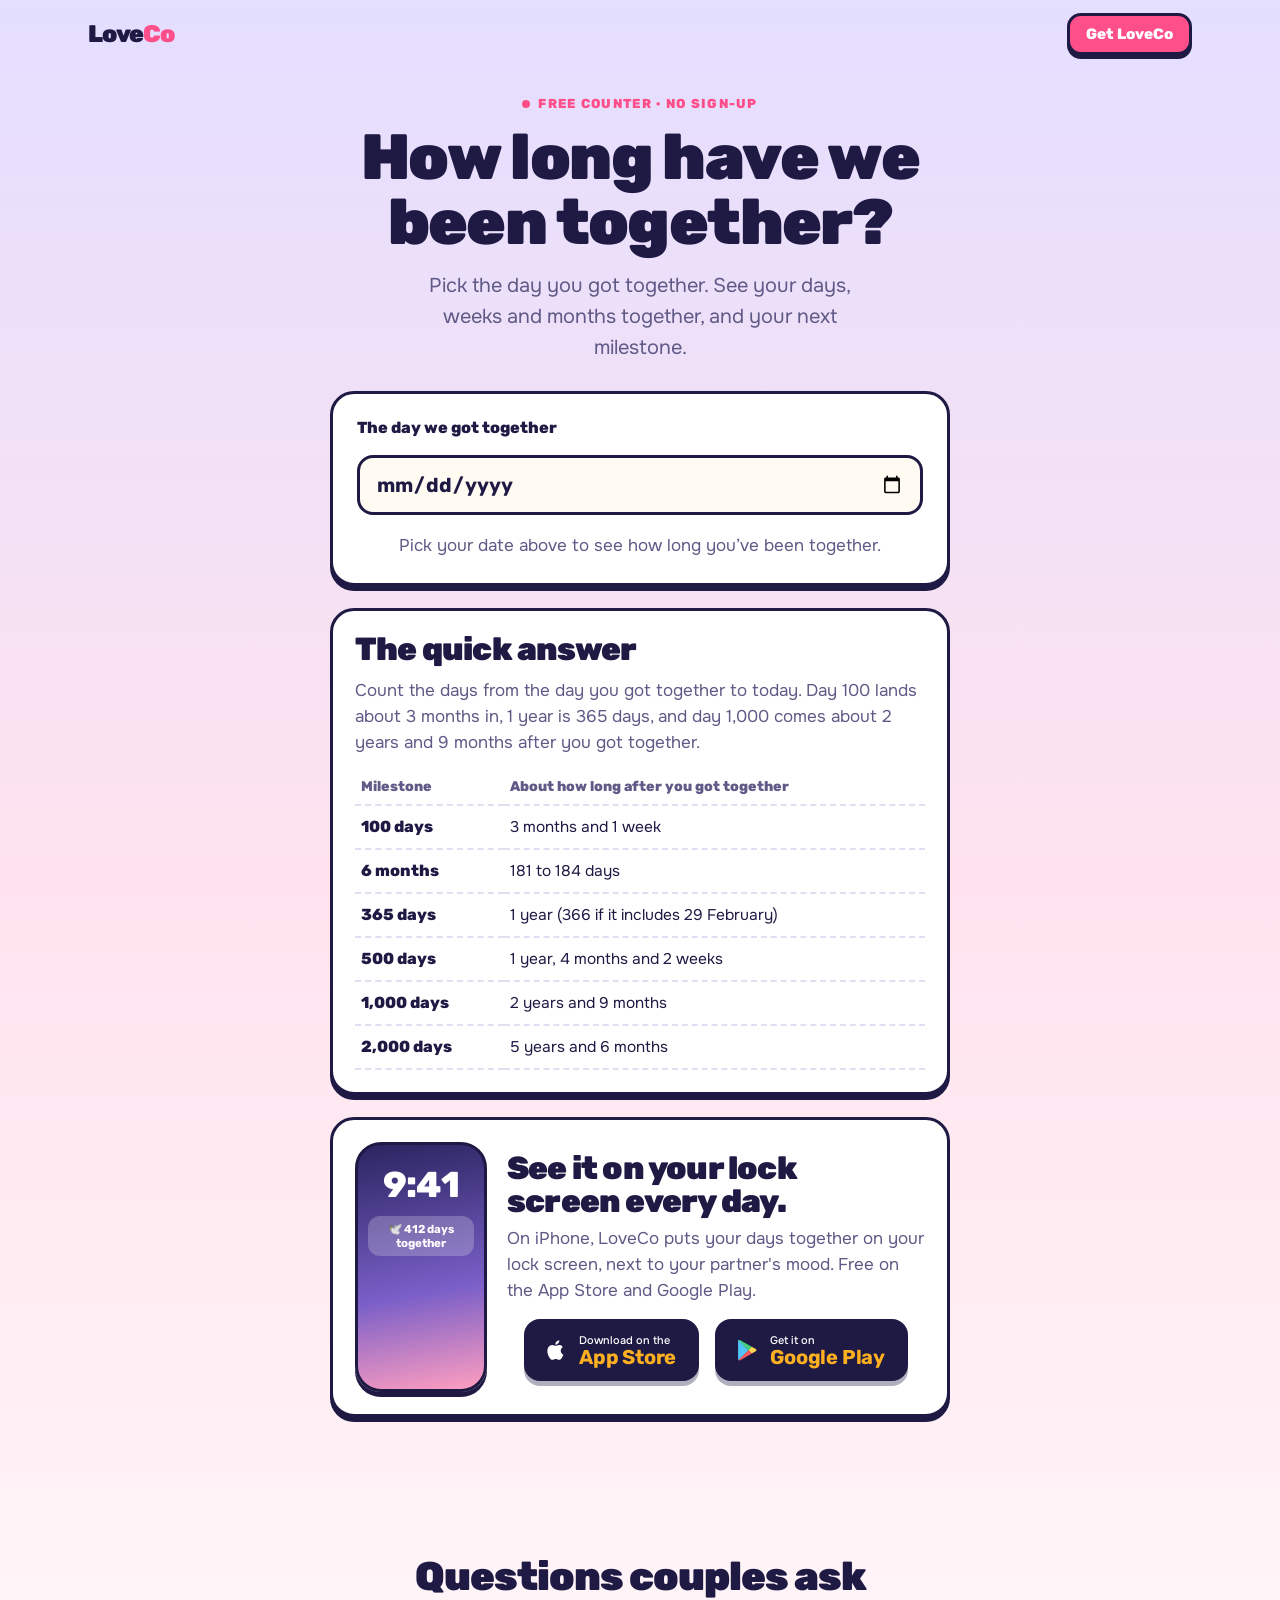
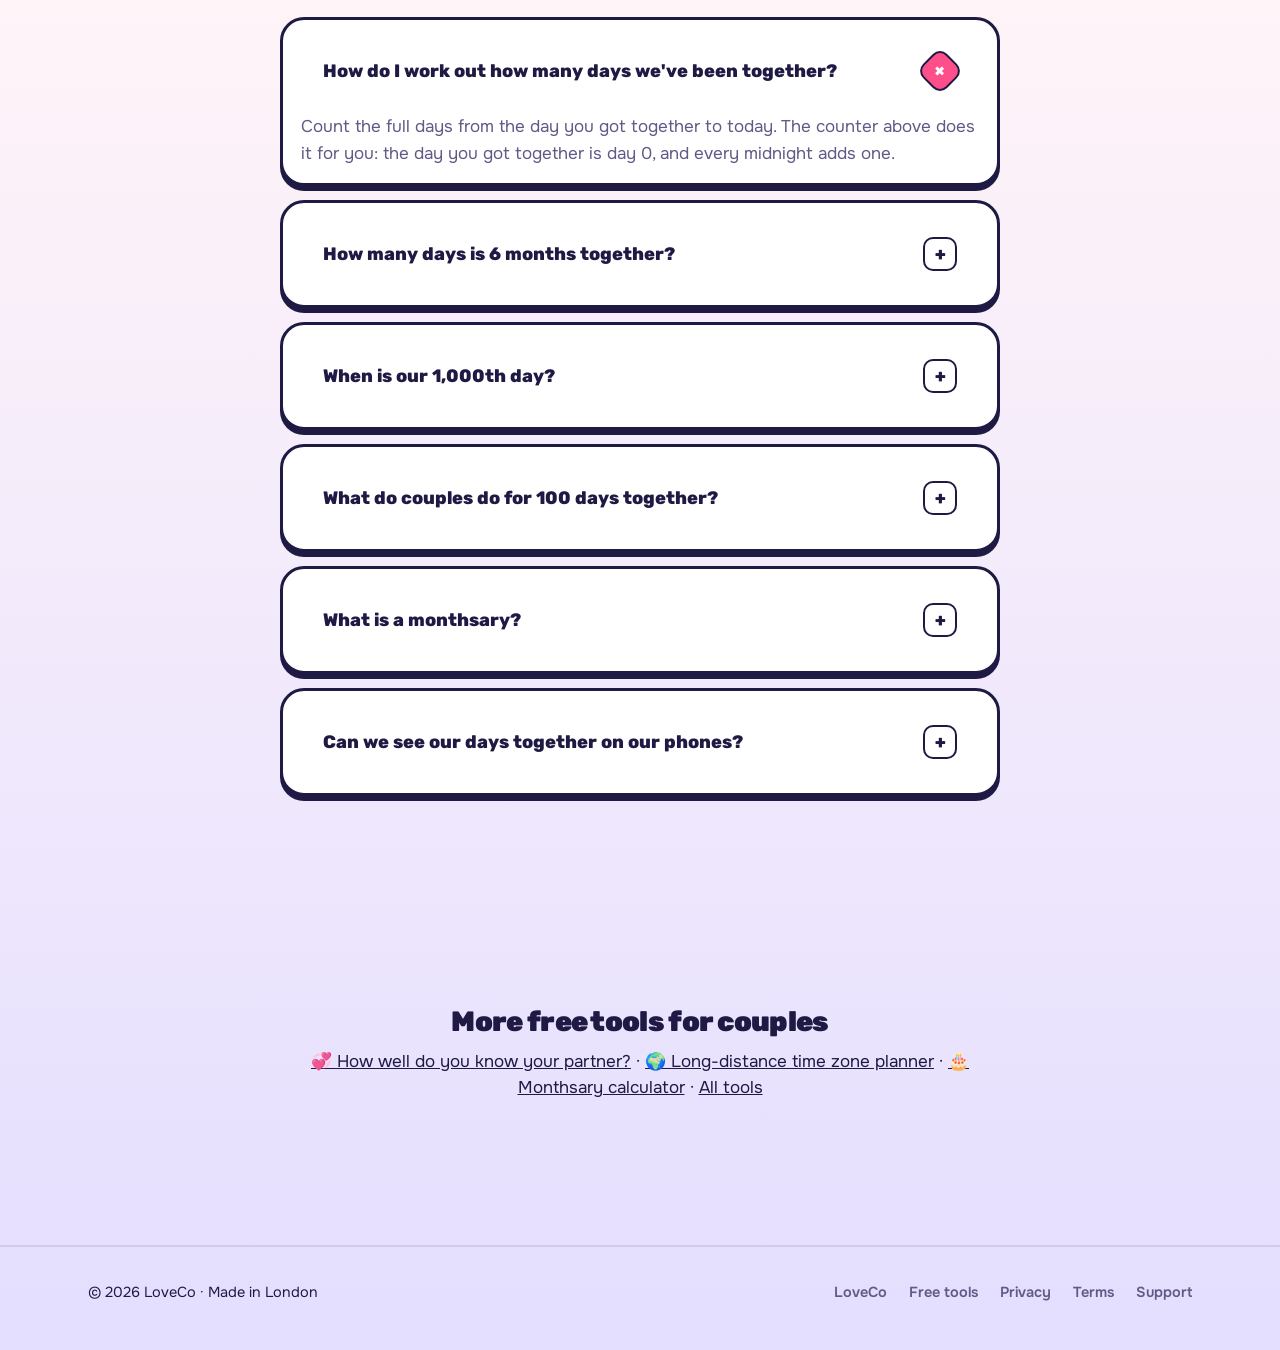
==== commit 06fe62fc: "Free tools: partner quiz, LDR time zone planner, monthsary calculator, tools hub" ====
--- a/how-long-have-we-been-together/index.html
+++ b/how-long-have-we-been-together/index.html
@@ -13,7 +13,8 @@
 <meta name="theme-color" content="#E4DEFF">
 <meta name="apple-itunes-app" content="app-id=6757470996">
 <link rel="icon" href="data:image/svg+xml,%3Csvg xmlns='http://www.w3.org/2000/svg' viewBox='0 0 100 100'%3E%3Ctext y='.9em' font-size='88'%3E%F0%9F%95%8A%EF%B8%8F%3C/text%3E%3C/svg%3E">
-<link rel="stylesheet" href="/site.css?v=20261009a">
+<script>(function(u,d){d.className+=/Android/i.test(u)?' os-android':/iPhone|iPad|iPod/i.test(u)?' os-ios':' os-other'})(navigator.userAgent||'',document.documentElement)</script>
+<link rel="stylesheet" href="/site.css?v=20261110a">
 <style>
 main{padding:28px 0 60px}
 .tool-head{max-width:720px;margin:0 auto;text-align:center;display:grid;gap:14px;justify-items:center}
@@ -52,7 +53,7 @@
 @media (max-width:520px){.bridge{grid-template-columns:1fr;justify-items:center;text-align:center}}
 </style>
 </head>
-<body>
+<body data-tool="days_counter">
 
 <nav class="nav" id="nav">
   <div class="wrap">
@@ -115,13 +116,17 @@
       <details class="stk-card"><summary>What is a monthsary?</summary><p>Your monthly anniversary: the same date each month as the day you got together. If you got together on 14 February, every 14th is your monthsary.</p></details>
       <details class="stk-card"><summary>Can we see our days together on our phones?</summary><p>Yes. LoveCo, a free couples app for iPhone, shows your days together on your lock screen and Home Screen, along with doodles from your partner.</p></details>
     </section>
+    <section class="more" aria-label="More free tools" style="max-width:720px;margin:44px auto 0;text-align:center;display:grid;gap:12px">
+      <h2 style="font-size:clamp(22px,3vw,28px)">More free tools for couples</h2>
+      <p><a href="/how-well-do-you-know-your-partner/">💞 How well do you know your partner?</a> · <a href="/long-distance-time-zone-planner/">🌍 Long-distance time zone planner</a> · <a href="/monthsary-calculator/">🎂 Monthsary calculator</a> · <a href="/tools/">All tools</a></p>
+    </section>
   </div>
 </main>
 
 <footer>
   <div class="wrap">
     <span>© 2026 LoveCo · Made in London</span>
-    <ul><li><a href="/">LoveCo</a></li><li><a href="/privacy.html">Privacy</a></li><li><a href="/terms.html">Terms</a></li><li><a href="/support.html">Support</a></li></ul>
+    <ul><li><a href="/">LoveCo</a></li><li><a href="/tools/">Free tools</a></li><li><a href="/privacy.html">Privacy</a></li><li><a href="/terms.html">Terms</a></li><li><a href="/support.html">Support</a></li></ul>
   </div>
 </footer>
 
@@ -175,5 +180,6 @@
   var nav=document.getElementById('nav'); addEventListener('scroll',function(){nav.classList.toggle('scrolled',scrollY>8);},{passive:true});
 })();
 </script>
+<script src="/track.js?v=20261110a"></script>
 </body>
 </html>
